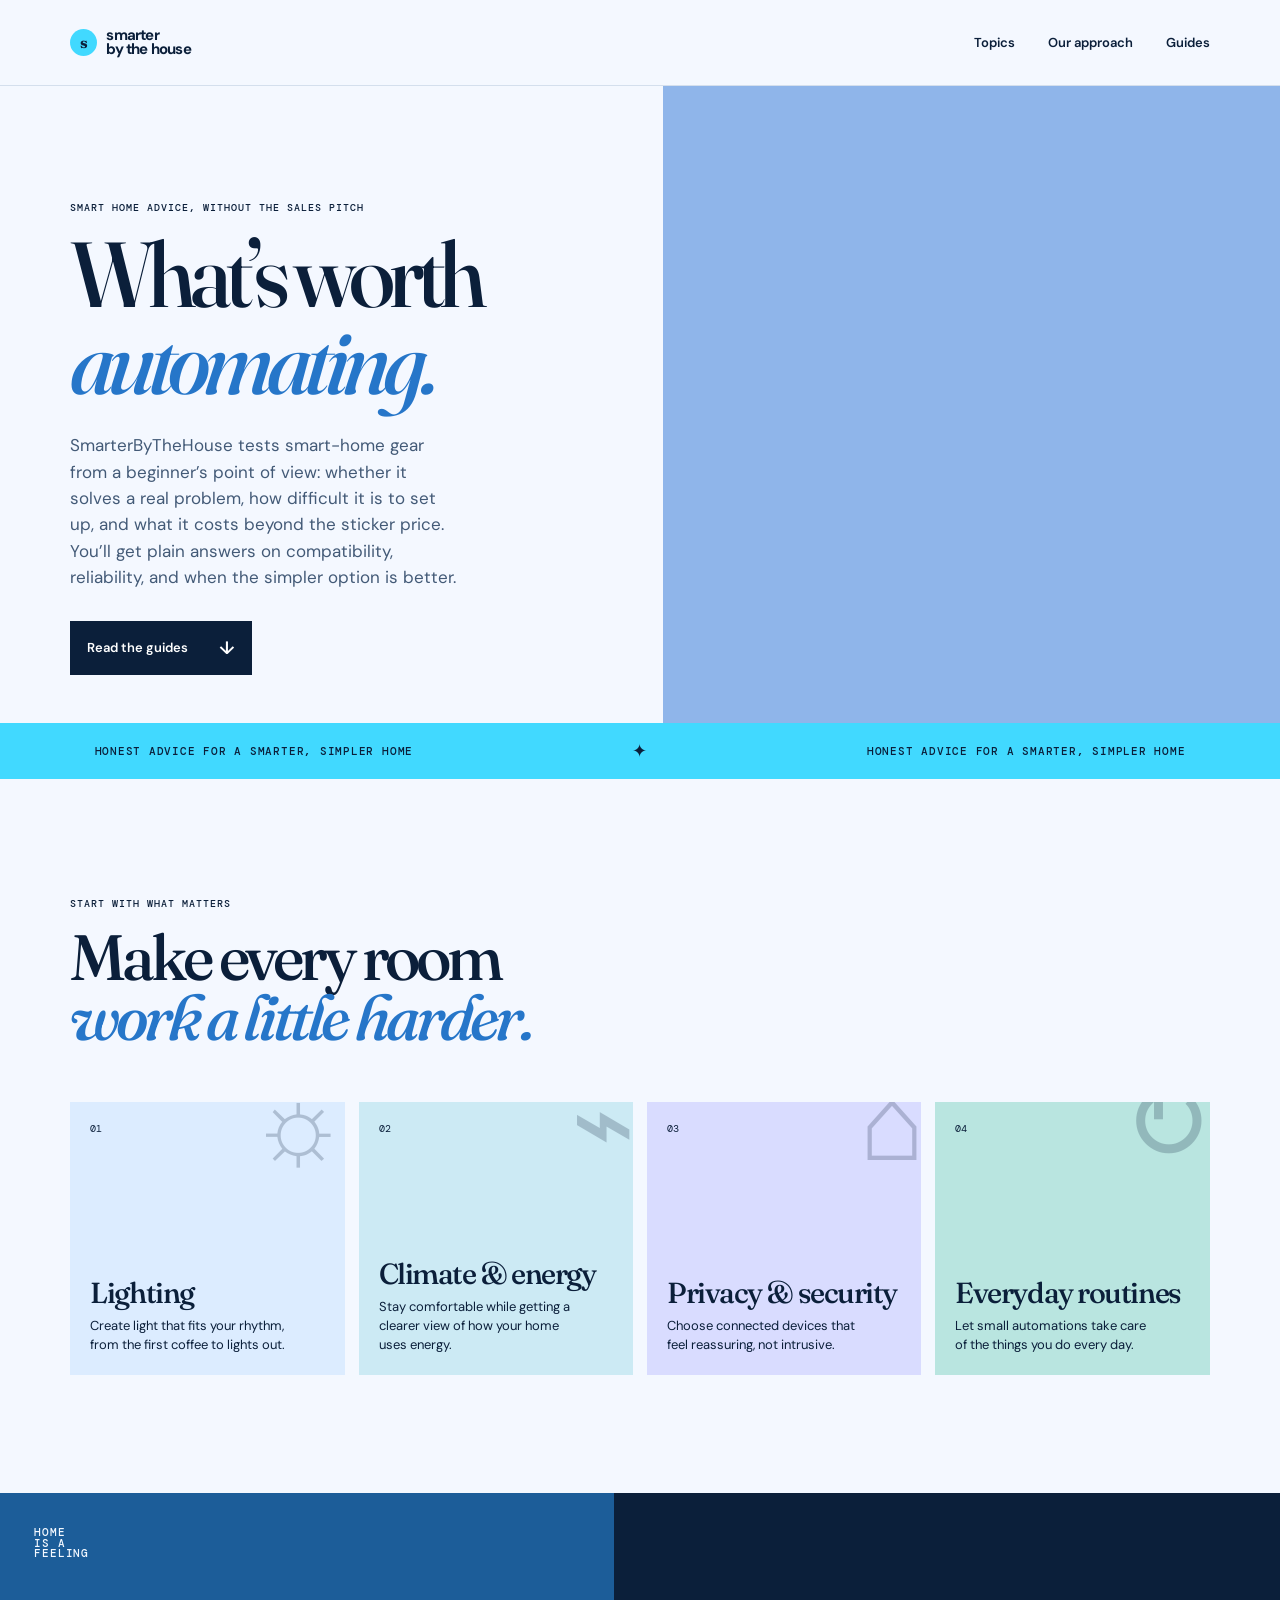
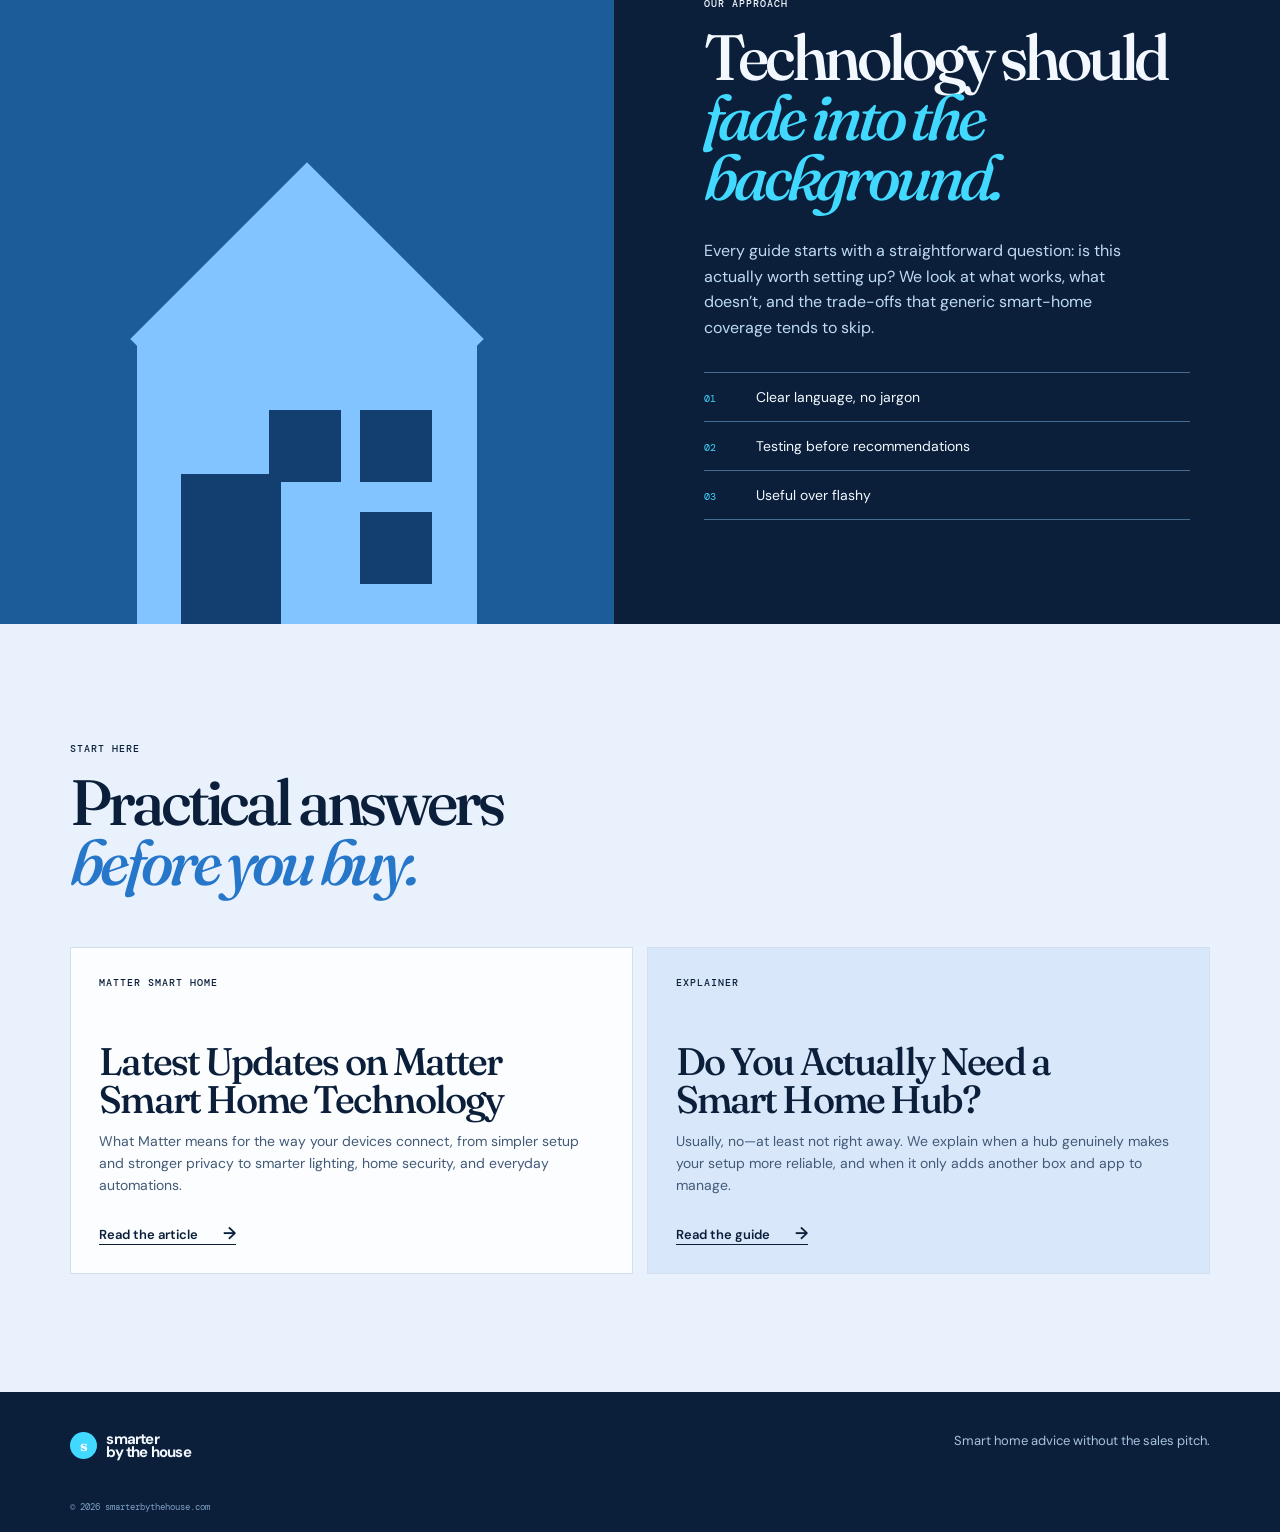
==== index.html @ c0cad2f8 "Add files via upload" ====
<!doctype html>
<html lang="en">
  <head>
    <meta charset="UTF-8" />
    <meta name="viewport" content="width=device-width, initial-scale=1.0" />
    <meta name="description" content="Practical, honest smart home advice on Matter, connected devices, automation, privacy, and what is worth setting up. Plain answers without the sales pitch." />
    <title>Practical Smart Home Advice | SmarterByTheHouse</title>
    <link rel="canonical" href="https://smarterbythehouse.com/" />
    <link rel="alternate" hreflang="en" href="https://smarterbythehouse.com/" />
    <meta name="robots" content="index, follow" />
    <link rel="preconnect" href="https://fonts.googleapis.com" />
    <link rel="preconnect" href="https://fonts.gstatic.com" crossorigin />
    <link href="https://fonts.googleapis.com/css2?family=DM+Mono:wght@400;500&family=DM+Sans:opsz,wght@9..40,400;9..40,500;9..40,600;9..40,700&family=Fraunces:opsz,wght@9..144,500;9..144,600&amp;display=swap" rel="stylesheet" />
    <link rel="stylesheet" href="styles.css" />
  </head>
  <body>
    <header class="site-header" id="top">
      <a class="brand" href="#top" aria-label="Smarter by the House home"><span class="brand-mark">S</span><span>smarter<br />by the house</span></a>
      <button class="menu-toggle" aria-label="Open navigation" aria-expanded="false"><span></span><span></span></button>
      <nav aria-label="Primary navigation">
        <a href="#topics">Topics</a>
        <a href="#approach">Our approach</a>
        <a href="#guides">Guides</a>
      </nav>
    </header>

    <main>
      <section class="hero" aria-labelledby="hero-title">
        <div class="hero-copy">
          <p class="eyebrow">SMART HOME ADVICE, WITHOUT THE SALES PITCH</p>
          <h1 id="hero-title">What&rsquo;s worth<br /><em>automating.</em></h1>
          <p class="hero-intro">SmarterByTheHouse tests smart-home gear from a beginner&rsquo;s point of view: whether it solves a real problem, how difficult it is to set up, and what it costs beyond the sticker price. You&rsquo;ll get plain answers on compatibility, reliability, and when the simpler option is better.</p>
          <a class="button" href="#guides">Read the guides <span aria-hidden="true">&darr;</span></a>
        </div>
        <div class="hero-visual" role="img" aria-label="Modern smart home exterior at dusk"></div>
      </section>

      <section class="intro-band">
        <p>HONEST ADVICE FOR A SMARTER, SIMPLER HOME</p>
        <span aria-hidden="true">&#10022;</span>
        <p>HONEST ADVICE FOR A SMARTER, SIMPLER HOME</p>
      </section>

      <section class="section topics" id="topics" aria-labelledby="topics-title">
        <div class="section-heading">
          <p class="eyebrow">START WITH WHAT MATTERS</p>
          <h2 id="topics-title">Make every room<br /><em>work a little harder.</em></h2>
        </div>
        <div class="topic-grid">
          <article class="topic-card topic-card--light"><span class="topic-number">01</span><h3>Lighting</h3><p>Create light that fits your rhythm, from the first coffee to lights out.</p><span class="topic-icon" aria-hidden="true">☼</span></article>
          <article class="topic-card topic-card--climate"><span class="topic-number">02</span><h3>Climate &amp; energy</h3><p>Stay comfortable while getting a clearer view of how your home uses energy.</p><span class="topic-icon" aria-hidden="true">⌁</span></article>
          <article class="topic-card topic-card--security"><span class="topic-number">03</span><h3>Privacy &amp; security</h3><p>Choose connected devices that feel reassuring, not intrusive.</p><span class="topic-icon" aria-hidden="true">⌂</span></article>
          <article class="topic-card topic-card--routines"><span class="topic-number">04</span><h3>Everyday routines</h3><p>Let small automations take care of the things you do every day.</p><span class="topic-icon" aria-hidden="true">↻</span></article>
        </div>
      </section>

      <section class="approach" id="approach" aria-labelledby="approach-title">
        <div class="approach-art" aria-hidden="true"><div class="home-shape"><i></i><i></i><i></i><i></i></div><span>HOME<br />IS A<br />FEELING</span></div>
        <div class="approach-copy">
          <p class="eyebrow">OUR APPROACH</p>
          <h2 id="approach-title">Technology should<br /><em>fade into the background.</em></h2>
          <p>Every guide starts with a straightforward question: is this actually worth setting up? We look at what works, what doesn&rsquo;t, and the trade-offs that generic smart-home coverage tends to skip.</p>
          <ul>
            <li><span>01</span> Clear language, no jargon</li>
            <li><span>02</span> Testing before recommendations</li>
            <li><span>03</span> Useful over flashy</li>
          </ul>
        </div>
      </section>

      <section class="guides section" id="guides" aria-labelledby="guides-title">
        <div class="section-heading">
          <p class="eyebrow">START HERE</p>
          <h2 id="guides-title">Practical answers<br /><em>before you buy.</em></h2>
        </div>
        <div class="guide-grid">
          <article class="guide-card">
            <p class="guide-type">MATTER SMART HOME</p>
            <h3>Latest Updates on Matter Smart Home Technology</h3>
            <p>What Matter means for the way your devices connect, from simpler setup and stronger privacy to smarter lighting, home security, and everyday automations.</p>
            <a href="matter-smart-home.html">Read the article <span aria-hidden="true">&rarr;</span></a>
          </article>
          <article class="guide-card">
            <p class="guide-type">EXPLAINER</p>
            <h3>Do You Actually Need a Smart Home Hub?</h3>
            <p>Usually, no&mdash;at least not right away. We explain when a hub genuinely makes your setup more reliable, and when it only adds another box and app to manage.</p>
            <a href="#top">Read the guide <span aria-hidden="true">&rarr;</span></a>
          </article>
        </div>
      </section>
    </main>

    <footer>
      <a class="brand" href="#top"><span class="brand-mark">S</span><span>smarter<br />by the house</span></a>
      <p>Smart home advice without the sales pitch.</p>
      <small>&copy; 2026 smarterbythehouse.com</small>
    </footer>
    <script src="script.js"></script>
  </body>
</html>
---- styles.css ----
:root { --ink: #0b1f3a; --paper: #f4f8ff; --acid: #41d9ff; --orange: #5d7cff; --muted: #566b85; --line: #d4dfed; }
* { box-sizing: border-box; }
html { scroll-behavior: smooth; }
body { margin: 0; background: var(--paper); color: var(--ink); font-family: "DM Sans", sans-serif; }
a { color: inherit; text-decoration: none; }
.site-header { height: 86px; padding: 0 clamp(1.5rem, 5.5vw, 5.5rem); display: flex; align-items: center; justify-content: space-between; border-bottom: 1px solid var(--line); }
.brand { display: flex; align-items: center; gap: 9px; width: fit-content; font-size: 15px; font-weight: 700; line-height: .88; letter-spacing: -.8px; text-transform: lowercase; }
.brand-mark { width: 27px; height: 27px; display: grid; place-items: center; border-radius: 50%; background: var(--acid); font-family: Fraunces, serif; font-size: 15px; }
nav { display: flex; gap: 33px; font-size: 13px; font-weight: 600; }
nav a { padding: 7px 0; border-bottom: 1px solid transparent; } nav a:hover { border-color: var(--ink); }
.menu-toggle { display: none; }
.hero { min-height: 620px; display: grid; grid-template-columns: 49% 51%; padding-left: clamp(1.5rem, 5.5vw, 5.5rem); }
.hero-copy { padding: clamp(4.5rem, 9vw, 8rem) 3rem 3rem 0; display: flex; flex-direction: column; align-items: flex-start; justify-content: center; }
.eyebrow { margin: 0 0 17px; font: 500 10px "DM Mono", monospace; letter-spacing: .1em; }
h1, h2 { margin: 0; font-family: Fraunces, Georgia, serif; font-weight: 500; letter-spacing: -.065em; line-height: .94; }
h1 { font-size: clamp(3.9rem, 7.2vw, 7rem); } h1 em, h2 em { font-style: italic; color: #2676c9; }
.hero-intro { max-width: 390px; margin: 28px 0 30px; color: #435a77; font-size: 17px; line-height: 1.55; }
.button { display: inline-flex; align-items: center; gap: 31px; padding: 15px 17px; background: var(--ink); color: #fff; font-size: 13px; font-weight: 600; } .button span { font-size: 18px; }
.hero-visual { position: relative; overflow: hidden; min-height: 620px; background: #8fb5ea url("assets/modern-smart-home.png") center / cover no-repeat; }
.sun { position: absolute; top: 12%; right: 10%; width: min(34vw, 440px); aspect-ratio: 1; border-radius: 50%; background: #d9f6ff; }
.window { position: absolute; inset: 0; display: grid; grid-template-columns: 1fr 1fr; grid-template-rows: 1fr 1fr; border: 13px solid #dceaff; opacity: .76; } .window i { border: 4px solid #dceaff; }
.lamp { position: absolute; left: 22%; bottom: 12%; width: 180px; height: 270px; z-index: 2; } .lamp span { position: absolute; left: 24px; top: 0; width: 132px; height: 100px; border-radius: 70px 70px 18px 18px; background: #5d7cff; } .lamp i { position: absolute; left: 84px; top: 98px; width: 13px; height: 160px; background: #173a65; } .lamp i::after { content: ""; position: absolute; bottom: 0; left: -39px; width: 91px; height: 12px; border-radius: 50%; background: #173a65; }
.plant { position: absolute; right: 3%; bottom: -10px; width: 180px; height: 250px; z-index: 2; } .plant::after { content: ""; position: absolute; bottom: 0; left: 63px; width: 72px; height: 70px; border-radius: 45% 45% 8px 8px; background: #9fc7ed; } .plant i { position: absolute; bottom: 55px; left: 94px; width: 42px; height: 147px; border-radius: 100% 0 100% 0; background: #176eaa; transform-origin: bottom left; } .plant i:nth-child(2) { transform: rotate(43deg) scale(.82); } .plant i:nth-child(3) { transform: rotate(84deg) scale(.72); } .plant i:nth-child(4) { transform: rotate(-42deg) scale(.83); } .plant i:nth-child(5) { transform: rotate(-82deg) scale(.7); }
.hero-visual p { position: absolute; top: 32px; left: 32px; z-index: 3; margin: 0; font: 500 11px/1.04 "DM Mono", monospace; letter-spacing: .05em; }
.intro-band { min-height: 56px; display: flex; align-items: center; justify-content: space-around; gap: 30px; overflow: hidden; background: var(--acid); white-space: nowrap; font: 500 11px "DM Mono", monospace; letter-spacing: .07em; } .intro-band span { font-size: 18px; }
.section { padding: 118px clamp(1.5rem, 5.5vw, 5.5rem); } .section-heading { max-width: 620px; } h2 { font-size: clamp(3rem, 5vw, 4.8rem); }
.topic-grid { display: grid; grid-template-columns: repeat(4, 1fr); gap: 14px; margin-top: 55px; }.topic-card { position: relative; min-height: 273px; padding: 20px; display: flex; flex-direction: column; overflow: hidden; }.topic-card--light { background: #dcecff; }.topic-card--climate { background: #cceaf4; }.topic-card--security { background: #d9dcff; }.topic-card--routines { background: #b9e5e0; }.topic-number { font: 10px "DM Mono", monospace; }.topic-card h3 { margin: auto 0 10px; font: 500 29px/.97 Fraunces, serif; letter-spacing: -.05em; }.topic-card p { max-width: 200px; margin: 0; font-size: 13px; line-height: 1.45; }.topic-icon { position: absolute; top: -29px; right: -3px; font: 108px/.9 Fraunces, serif; opacity: .22; }
.approach { display: grid; grid-template-columns: 48% 52%; background: var(--ink); color: #f3f8ff; }.approach-art { position: relative; min-height: 600px; overflow: hidden; background: #1c5d99; }.home-shape { position: absolute; width: 340px; height: 285px; bottom: 0; left: 50%; background: #82c4ff; transform: translateX(-50%); }.home-shape::before { content: ""; position: absolute; width: 250px; height: 250px; top: -125px; left: 45px; background: #82c4ff; transform: rotate(45deg); }.home-shape i { position: absolute; z-index: 2; background: #123e70; }.home-shape i:nth-child(1) { left: 44px; bottom: 0; width: 100px; height: 150px; }.home-shape i:nth-child(2) { right: 45px; bottom: 40px; width: 72px; height: 72px; }.home-shape i:nth-child(3) { right: 45px; bottom: 142px; width: 72px; height: 72px; }.home-shape i:nth-child(4) { right: 136px; bottom: 142px; width: 72px; height: 72px; }.approach-art > span { position: absolute; top: 34px; left: 34px; font: 500 11px/.98 "DM Mono", monospace; letter-spacing: .08em; }.approach-copy { padding: 104px clamp(1.5rem, 7vw, 8rem); }.approach-copy h2 em { color: var(--acid); }.approach-copy > p:not(.eyebrow) { max-width: 445px; margin: 31px 0; color: #bfdbf4; font-size: 16px; line-height: 1.6; }.approach-copy ul { margin: 0; padding: 0; list-style: none; border-top: 1px solid #476c94; }.approach-copy li { padding: 15px 0; border-bottom: 1px solid #476c94; font-size: 14px; }.approach-copy li span { display: inline-block; width: 48px; color: var(--acid); font: 10px "DM Mono", monospace; }
.guides { background: #e8f1fc; }
.guide-grid { display: grid; grid-template-columns: repeat(2, 1fr); gap: 14px; margin-top: 55px; }
.guide-card { min-height: 305px; padding: 28px; display: flex; flex-direction: column; background: #fbfdff; border: 1px solid var(--line); }
.guide-card:nth-child(2) { background: #d8e8fa; }
.guide-type { margin: 0; font: 500 10px "DM Mono", monospace; letter-spacing: .1em; }
.guide-card h3 { max-width: 430px; margin: 54px 0 13px; font: 500 clamp(1.85rem, 3vw, 2.7rem)/.98 Fraunces, serif; letter-spacing: -.05em; }
.guide-card > p:not(.guide-type) { max-width: 510px; margin: 0; color: #435a77; font-size: 14px; line-height: 1.55; }
.guide-card a { width: fit-content; margin-top: auto; padding-top: 26px; font-size: 13px; font-weight: 600; border-bottom: 1px solid var(--ink); }
.guide-card a span { margin-left: 22px; font-size: 17px; }
footer { display: grid; grid-template-columns: 1fr 1fr; gap: 12px; padding: 40px clamp(1.5rem, 5.5vw, 5.5rem) 19px; background: var(--ink); color: #f3f8ff; } footer > p { margin: 0; color: #a8c3df; font-size: 13px; text-align: right; } footer small { grid-column: 1 / -1; margin-top: 30px; color: #7fa0c4; font: 9px "DM Mono", monospace; }
.article-page { padding-bottom: 110px; }
.article-hero { max-width: 980px; padding: 74px clamp(1.5rem, 12vw, 12rem) 66px; }
.back-link { display: inline-block; margin-bottom: 68px; padding-bottom: 4px; border-bottom: 1px solid var(--ink); font: 500 11px "DM Mono", monospace; letter-spacing: .04em; }
.article-hero h1 { font-size: clamp(2.4rem, 4.2vw, 4.2rem); }
.article-dek { max-width: 620px; margin: 29px 0 0; color: #4e5d53; font-size: 18px; line-height: 1.55; }
.article-feature { min-height: 430px; margin: 0 clamp(1.5rem, 5.5vw, 5.5rem); padding: 31px; display: flex; align-items: flex-start; background: linear-gradient(125deg, rgba(25,42,34,.1), rgba(25,42,34,.6)), url("assets/modern-smart-home.png") center / cover; color: #fff; }
.article-feature span { font: 500 11px/1.1 "DM Mono", monospace; letter-spacing: .08em; }
.article-layout { display: grid; grid-template-columns: 190px minmax(0, 650px); gap: clamp(2rem, 7vw, 8rem); max-width: 1100px; margin: 75px auto 0; padding: 0 1.5rem; }
.article-aside { align-self: start; position: sticky; top: 30px; display: flex; flex-direction: column; gap: 13px; font-size: 12px; line-height: 1.3; }
.article-aside p { margin: 0 0 4px; color: #607064; font: 500 10px "DM Mono", monospace; letter-spacing: .1em; }
.article-aside a { width: fit-content; border-bottom: 1px solid transparent; }.article-aside a:hover { border-color: var(--ink); }
.article-content { font-size: 17px; line-height: 1.7; }.article-content p { margin: 0 0 25px; }.article-lead { color: var(--ink); font: 500 25px/1.4 Fraunces, serif; letter-spacing: -.025em; }.article-content h2 { margin: 65px 0 20px; font-size: clamp(2.35rem, 4vw, 3.6rem); line-height: .98; }.article-content h3 { margin: 11px 0 7px; font: 500 23px/.98 Fraunces, serif; letter-spacing: -.04em; }.article-content ul { margin: 0 0 28px; padding: 0; list-style: none; }.article-content li { margin-bottom: 8px; padding-left: 21px; position: relative; }.article-content li::before { content: "✦"; position: absolute; left: 0; color: #6f9047; font-size: 11px; }.article-content blockquote { margin: 47px 0; padding: 27px 30px; background: var(--acid); font: 500 28px/1.2 Fraunces, serif; letter-spacing: -.035em; }.idea-grid { display: grid; grid-template-columns: repeat(3, 1fr); gap: 10px; margin: 33px 0 49px; }.idea-grid section { padding: 17px; background: #d8e5d1; }.idea-grid section:nth-child(2) { background: #e8dfc8; }.idea-grid section:nth-child(3) { background: #d9d0ea; }.idea-grid span { font: 10px "DM Mono", monospace; }.idea-grid p { margin: 0; font-size: 13px; line-height: 1.45; }
.article-dek { color: #435a77; }
.article-matter-img { margin: 24px 0 32px; }
.article-matter-img img { width: 100%; border-radius: 3px; display: block; }
.article-feature { background-image: linear-gradient(125deg, rgba(11,31,58,.12), rgba(11,31,58,.72)), url("assets/modern-smart-home.png"); }
.article-aside p { color: #607797; }
.article-content li::before { color: #2676c9; }
.idea-grid section { background: #d8e8fa; }.idea-grid section:nth-child(2) { background: #dcecff; }.idea-grid section:nth-child(3) { background: #d9dcff; }
.article-showcase { display: grid; grid-template-columns: 1fr 1fr; gap: 16px; margin: 44px 0 50px; }
.article-showcase-fig { margin: 0; position: relative; overflow: hidden; border-radius: 3px; }
.article-showcase-fig img { width: 100%; aspect-ratio: 1 / 1; object-fit: cover; display: block; transition: transform .5s ease; }
.article-showcase-fig:hover img { transform: scale(1.04); }
.article-showcase-fig figcaption { position: absolute; bottom: 0; left: 0; right: 0; padding: 9px 14px; background: linear-gradient(to top, rgba(11,31,58,.75), transparent); color: #fff; font: 500 11px "DM Mono", monospace; letter-spacing: .05em; }
@media (max-width: 850px) { .site-header { height: 68px; }.menu-toggle { display: grid; gap: 5px; padding: 10px; border: 0; background: transparent; }.menu-toggle span { display: block; width: 21px; height: 1px; background: var(--ink); } nav { position: absolute; top: 68px; left: 0; right: 0; z-index: 10; display: none; padding: 12px 5vw 19px; flex-direction: column; gap: 4px; background: var(--paper); border-bottom: 1px solid var(--line); } nav.open { display: flex; } nav a { padding: 9px 0; }.hero { min-height: 0; grid-template-columns: 1fr; padding: 0; }.hero-copy { min-height: 510px; padding: 78px 7vw 50px; }.hero-visual { min-height: 410px; }.sun { width: 310px; }.lamp { left: 19%; transform: scale(.8); transform-origin: bottom left; }.plant { transform: scale(.78); transform-origin: bottom right; }.intro-band { justify-content: flex-start; padding-left: 20px; }.intro-band p:nth-of-type(2) { display: none; }.section { padding: 76px 7vw; }.topic-grid { grid-template-columns: 1fr 1fr; margin-top: 38px; }.topic-card { min-height: 240px; }.approach { grid-template-columns: 1fr; }.approach-art { min-height: 400px; }.approach-copy { padding: 75px 7vw; }.guide-grid { grid-template-columns: 1fr; margin-top: 38px; }.guide-card { min-height: 280px; } footer { padding: 35px 7vw 18px; } }
@media (max-width: 850px) { .article-hero { padding: 55px 7vw 46px; }.article-feature { min-height: 320px; margin: 0; }.article-layout { grid-template-columns: 1fr; gap: 35px; margin-top: 52px; padding: 0 7vw; }.article-aside { position: static; padding-bottom: 22px; border-bottom: 1px solid var(--line); }.idea-grid { grid-template-columns: 1fr; }.article-showcase { grid-template-columns: 1fr; }.article-showcase-fig img { aspect-ratio: 4 / 3; } }
@media (max-width: 480px) { h1 { font-size: 3.7rem; }.hero-copy { min-height: 480px; }.topic-grid { grid-template-columns: 1fr; }.topic-card { min-height: 210px; }.hero-visual { min-height: 330px; }.window { border-width: 8px; }.window i { border-width: 3px; }.approach-art { min-height: 340px; }.home-shape { transform: translateX(-50%) scale(.78); transform-origin: bottom center; } footer { grid-template-columns: 1fr; } footer > p { text-align: left; }.article-hero h1 { font-size: 3.45rem; }.article-dek { font-size: 16px; }.back-link { margin-bottom: 48px; }.article-content { font-size: 16px; }.article-lead { font-size: 22px; }.article-content blockquote { padding: 23px; font-size: 24px; } }
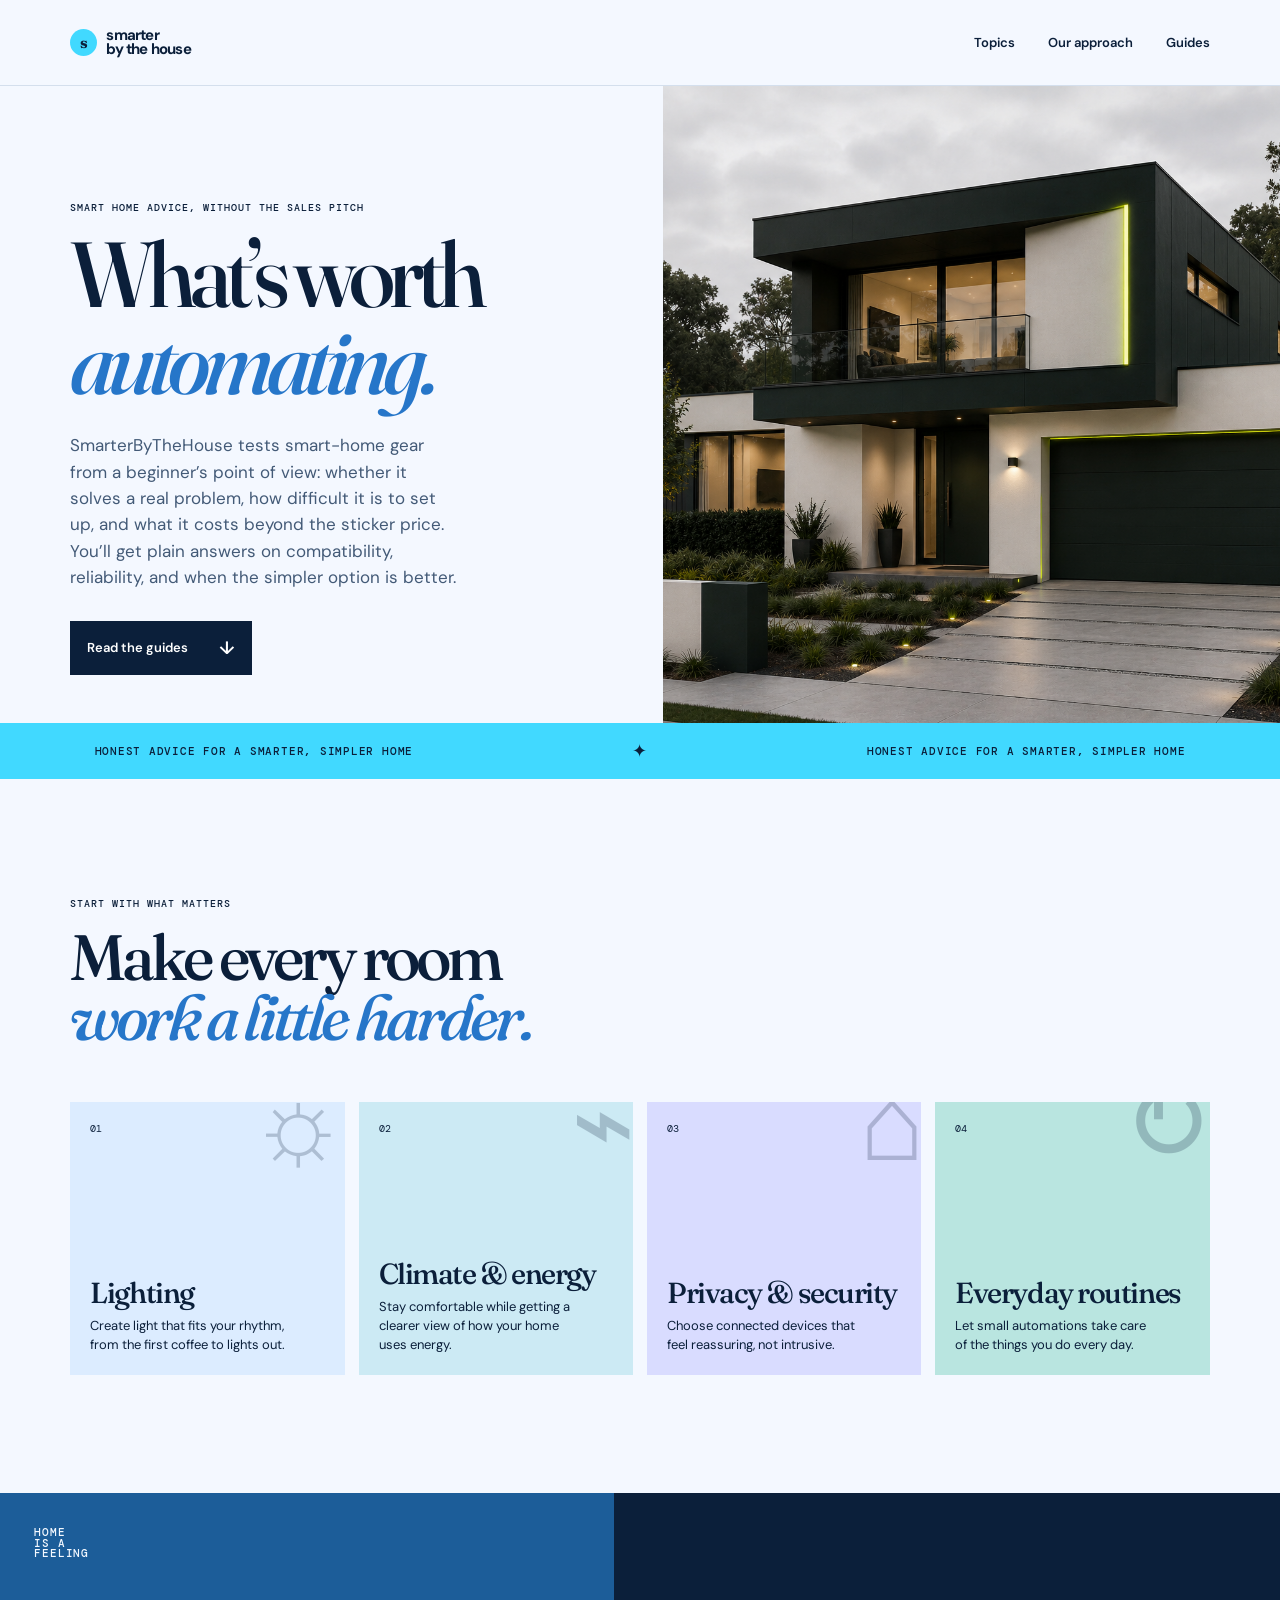
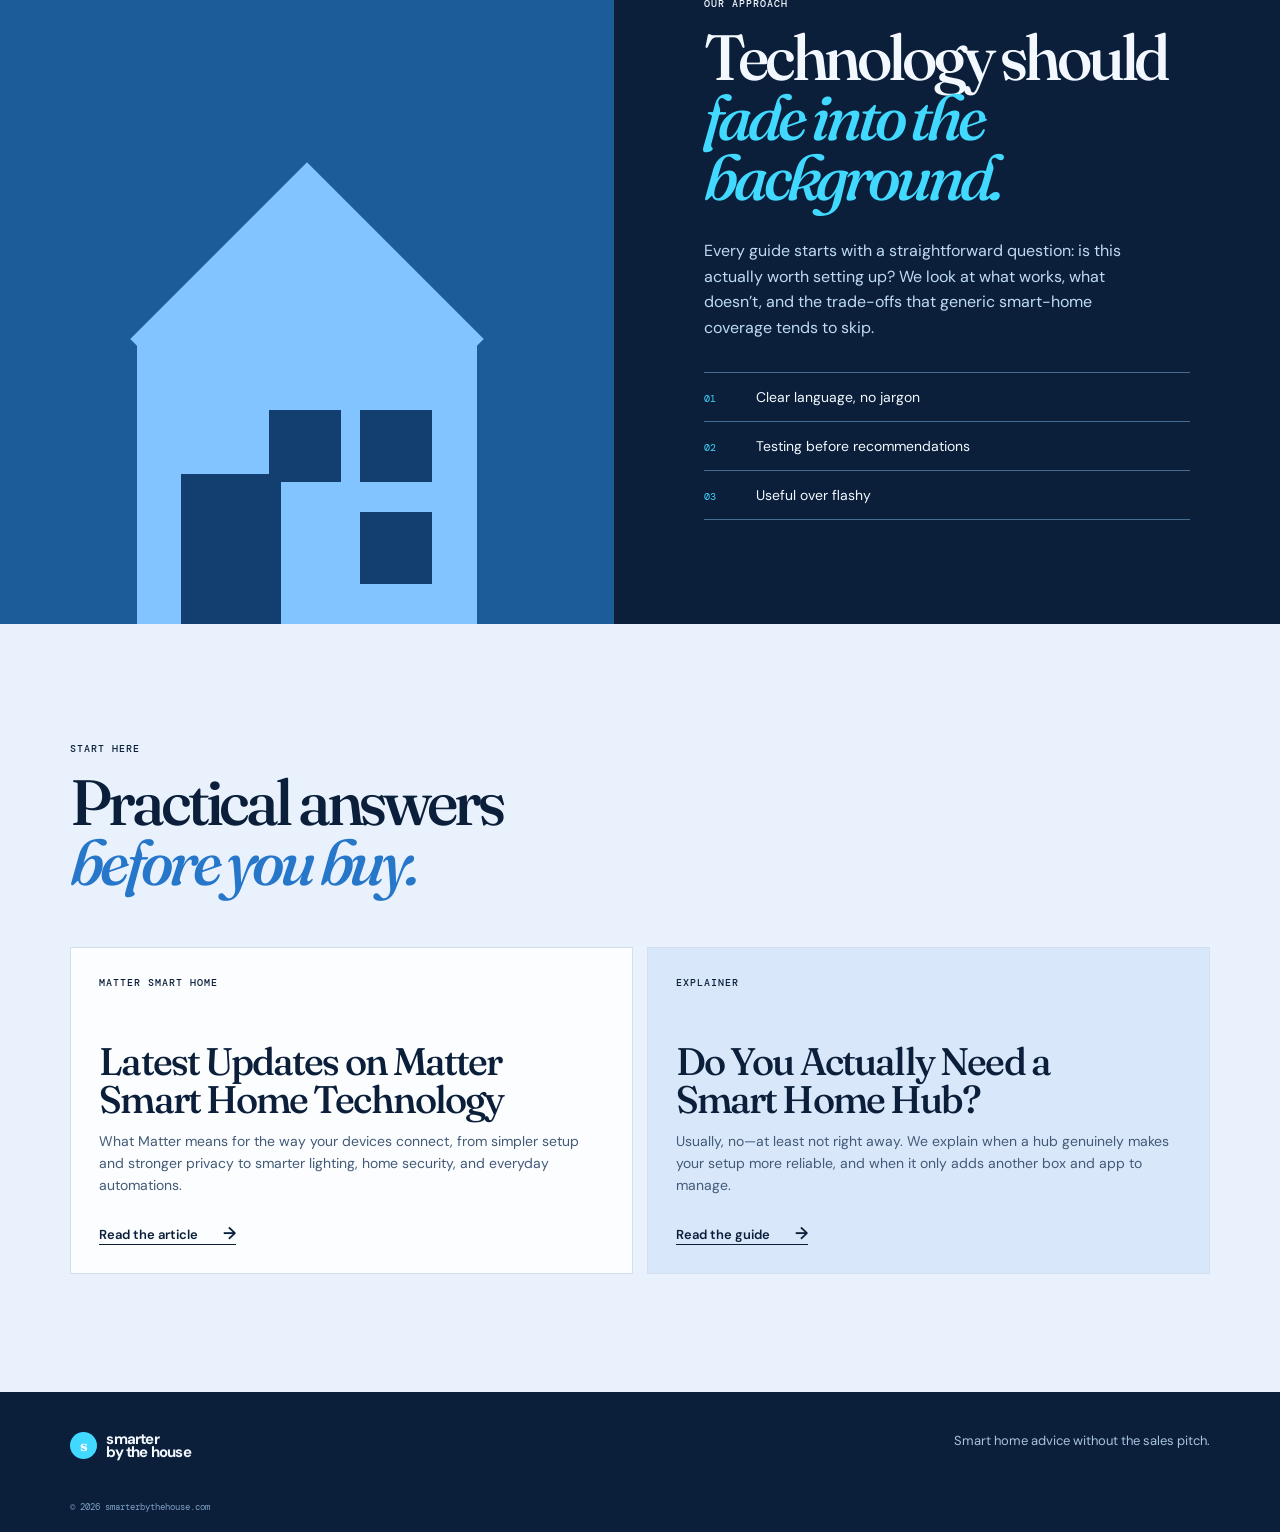
==== commit afb017b3: "Update index.html" ====
--- a/index.html
+++ b/index.html
@@ -5,8 +5,8 @@
     <meta name="viewport" content="width=device-width, initial-scale=1.0" />
     <meta name="description" content="Practical, honest smart home advice on Matter, connected devices, automation, privacy, and what is worth setting up. Plain answers without the sales pitch." />
     <title>Practical Smart Home Advice | SmarterByTheHouse</title>
-    <link rel="canonical" href="https://smarterbythehouse.com/" />
-    <link rel="alternate" hreflang="en" href="https://smarterbythehouse.com/" />
+    <link rel="canonical" href="https://smarterbythehouse.donorororo.workers.dev" />
+    <link rel="alternate" hreflang="en" href="https://smarterbythehouse.donorororo.workers.dev" />
     <meta name="robots" content="index, follow" />
     <link rel="preconnect" href="https://fonts.googleapis.com" />
     <link rel="preconnect" href="https://fonts.gstatic.com" crossorigin />
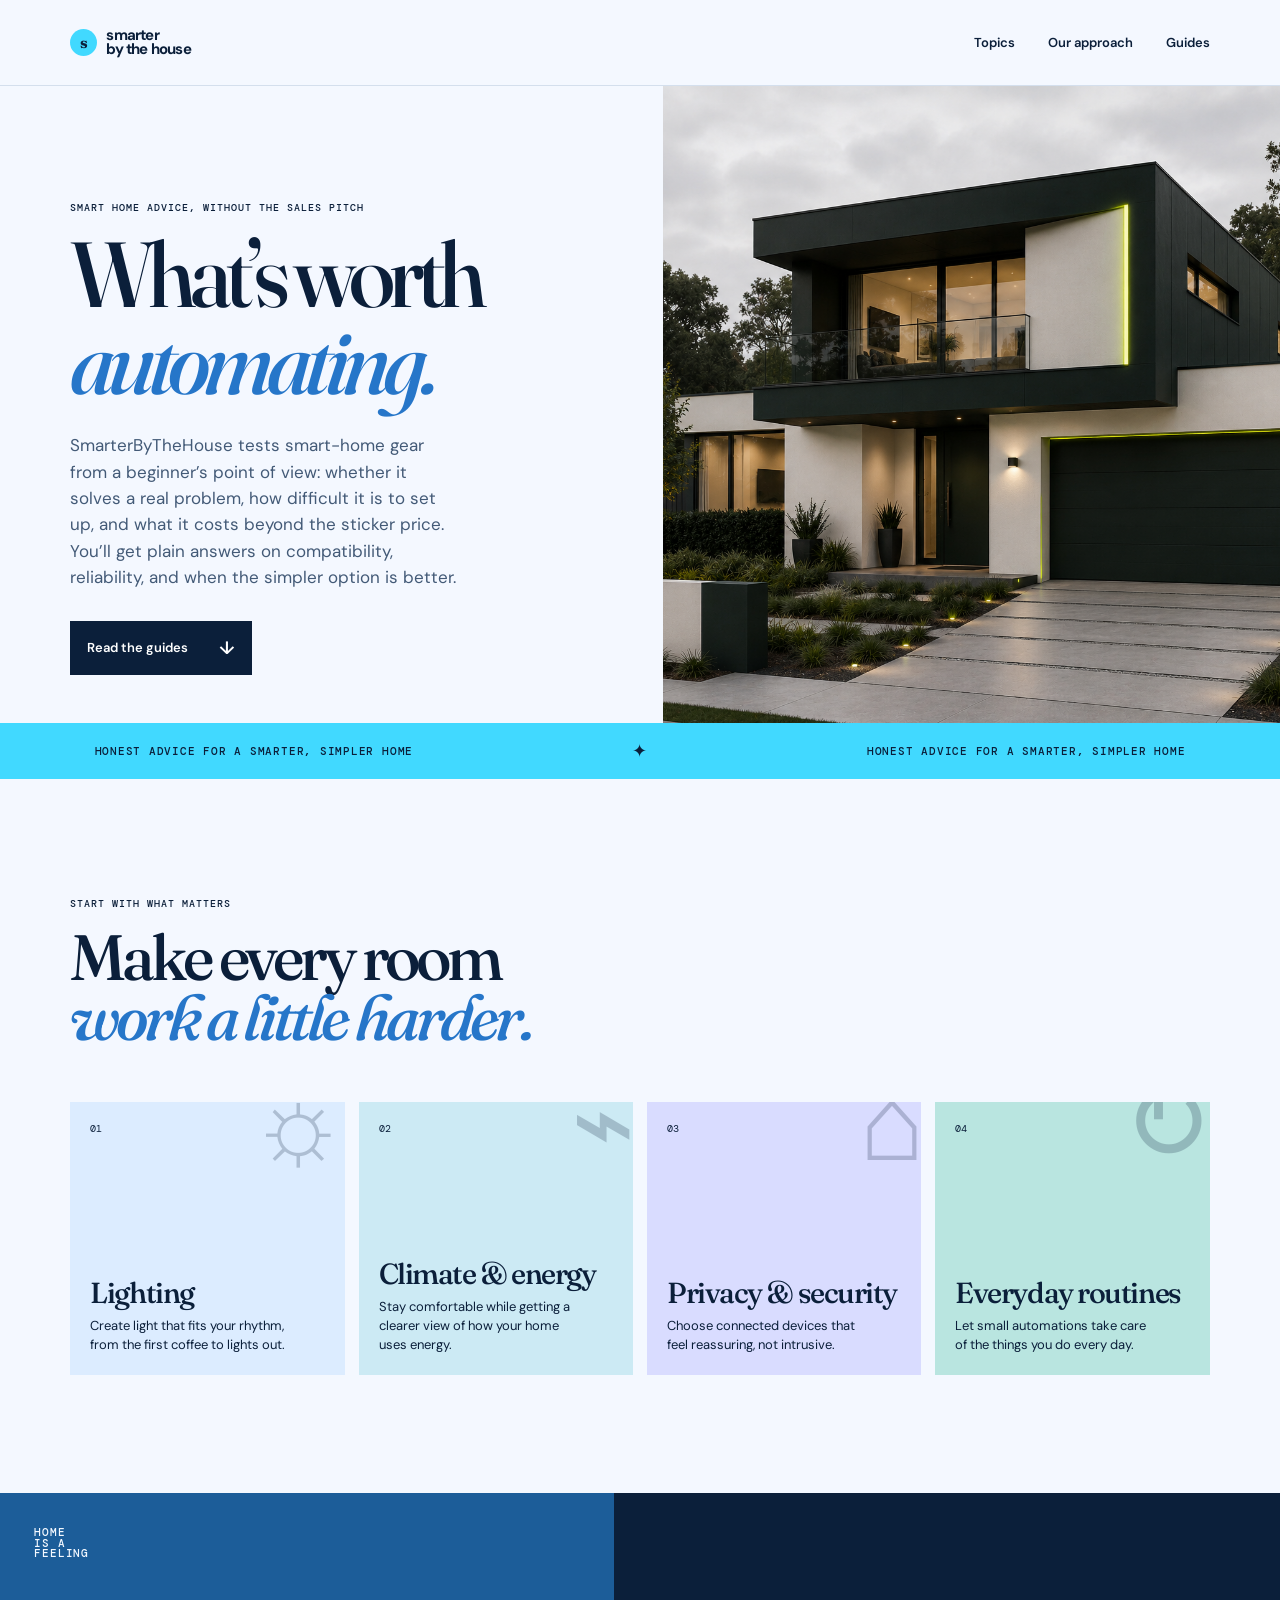
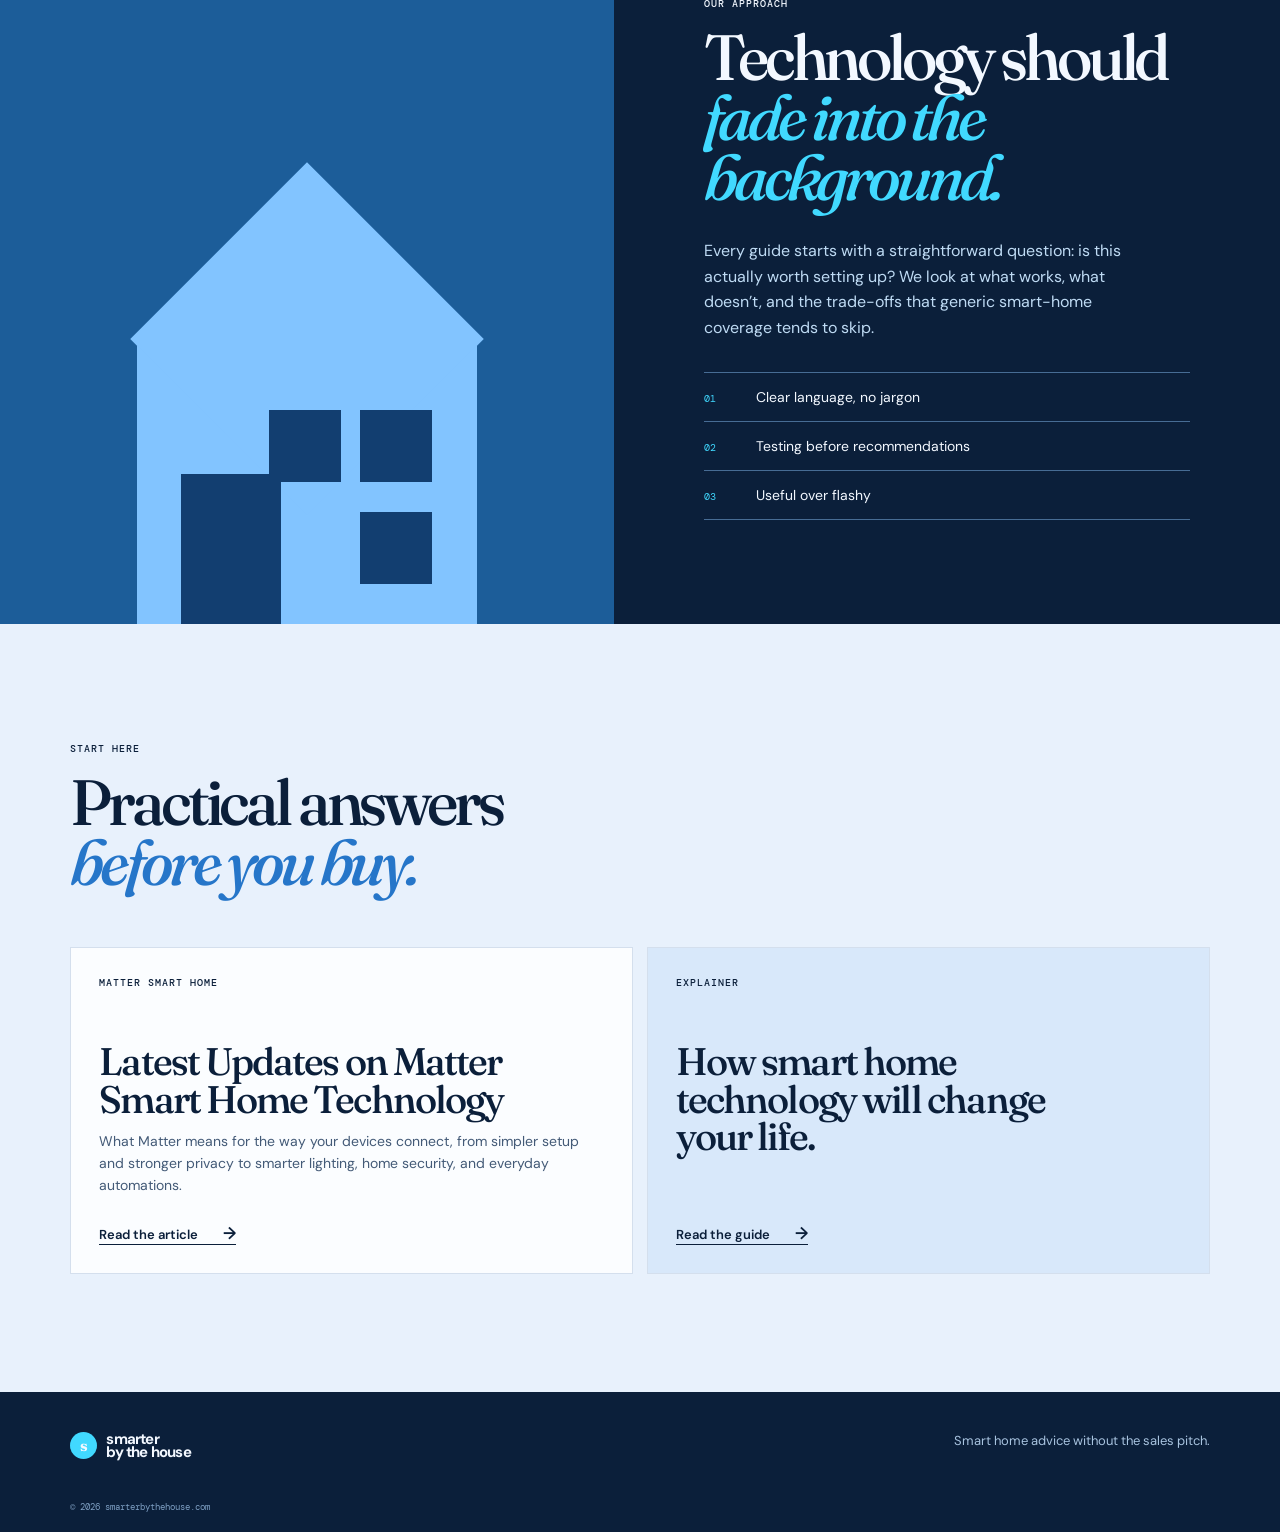
==== commit bbab2ced: "Update index.html" ====
--- a/index.html
+++ b/index.html
@@ -1,6 +1,15 @@
 <!doctype html>
 <html lang="en">
   <head>
+    <!-- Google tag (gtag.js) -->
+<script async src="https://www.googletagmanager.com/gtag/js?id=G-PKS8S3R6WM"></script>
+<script>
+  window.dataLayer = window.dataLayer || [];
+  function gtag(){dataLayer.push(arguments);}
+  gtag('js', new Date());
+
+  gtag('config', 'G-PKS8S3R6WM');
+</script>
     <meta charset="UTF-8" />
     <meta name="viewport" content="width=device-width, initial-scale=1.0" />
     <meta name="description" content="Practical, honest smart home advice on Matter, connected devices, automation, privacy, and what is worth setting up. Plain answers without the sales pitch." />
@@ -13,6 +22,7 @@
     <link href="https://fonts.googleapis.com/css2?family=DM+Mono:wght@400;500&family=DM+Sans:opsz,wght@9..40,400;9..40,500;9..40,600;9..40,700&family=Fraunces:opsz,wght@9..144,500;9..144,600&amp;display=swap" rel="stylesheet" />
     <link rel="stylesheet" href="styles.css" />
   </head>
+  
   <body>
     <header class="site-header" id="top">
       <a class="brand" href="#top" aria-label="Smarter by the House home"><span class="brand-mark">S</span><span>smarter<br />by the house</span></a>
@@ -78,13 +88,12 @@
             <p class="guide-type">MATTER SMART HOME</p>
             <h3>Latest Updates on Matter Smart Home Technology</h3>
             <p>What Matter means for the way your devices connect, from simpler setup and stronger privacy to smarter lighting, home security, and everyday automations.</p>
-            <a href="matter-smart-home.html">Read the article <span aria-hidden="true">&rarr;</span></a>
+            <a href="matter-smart-home">Read the article <span aria-hidden="true">&rarr;</span></a>
           </article>
           <article class="guide-card">
             <p class="guide-type">EXPLAINER</p>
-            <h3>Do You Actually Need a Smart Home Hub?</h3>
-            <p>Usually, no&mdash;at least not right away. We explain when a hub genuinely makes your setup more reliable, and when it only adds another box and app to manage.</p>
-            <a href="#top">Read the guide <span aria-hidden="true">&rarr;</span></a>
+            <h3>How smart home technology will change your life.</h3>
+            <a href="/smart-home-technology-change-your-life.html">Read the guide <span aria-hidden="true">&rarr;</span></a>
           </article>
         </div>
       </section>
--- a/styles.css
+++ b/styles.css
@@ -60,6 +60,22 @@
 .article-showcase-fig img { width: 100%; aspect-ratio: 1 / 1; object-fit: cover; display: block; transition: transform .5s ease; }
 .article-showcase-fig:hover img { transform: scale(1.04); }
 .article-showcase-fig figcaption { position: absolute; bottom: 0; left: 0; right: 0; padding: 9px 14px; background: linear-gradient(to top, rgba(11,31,58,.75), transparent); color: #fff; font: 500 11px "DM Mono", monospace; letter-spacing: .05em; }
+
+/* In-paragraph content links — the rest of the file already uses a
+   border-bottom to signal "clickable" (.back-link, .guide-card a,
+   .article-aside a:hover), so this extends that same convention to
+   links inside article body text, which previously had no affordance
+   at all. Uses the existing #2676c9 accent (already used for h1/h2 em
+   and list bullets) rather than introducing a new color. */
+.article-content a {
+  border-bottom: 1px solid var(--ink);
+  padding-bottom: 1px;
+}
+.article-content a:hover {
+  border-color: #2676c9;
+  color: #2676c9;
+}
+
 @media (max-width: 850px) { .site-header { height: 68px; }.menu-toggle { display: grid; gap: 5px; padding: 10px; border: 0; background: transparent; }.menu-toggle span { display: block; width: 21px; height: 1px; background: var(--ink); } nav { position: absolute; top: 68px; left: 0; right: 0; z-index: 10; display: none; padding: 12px 5vw 19px; flex-direction: column; gap: 4px; background: var(--paper); border-bottom: 1px solid var(--line); } nav.open { display: flex; } nav a { padding: 9px 0; }.hero { min-height: 0; grid-template-columns: 1fr; padding: 0; }.hero-copy { min-height: 510px; padding: 78px 7vw 50px; }.hero-visual { min-height: 410px; }.sun { width: 310px; }.lamp { left: 19%; transform: scale(.8); transform-origin: bottom left; }.plant { transform: scale(.78); transform-origin: bottom right; }.intro-band { justify-content: flex-start; padding-left: 20px; }.intro-band p:nth-of-type(2) { display: none; }.section { padding: 76px 7vw; }.topic-grid { grid-template-columns: 1fr 1fr; margin-top: 38px; }.topic-card { min-height: 240px; }.approach { grid-template-columns: 1fr; }.approach-art { min-height: 400px; }.approach-copy { padding: 75px 7vw; }.guide-grid { grid-template-columns: 1fr; margin-top: 38px; }.guide-card { min-height: 280px; } footer { padding: 35px 7vw 18px; } }
 @media (max-width: 850px) { .article-hero { padding: 55px 7vw 46px; }.article-feature { min-height: 320px; margin: 0; }.article-layout { grid-template-columns: 1fr; gap: 35px; margin-top: 52px; padding: 0 7vw; }.article-aside { position: static; padding-bottom: 22px; border-bottom: 1px solid var(--line); }.idea-grid { grid-template-columns: 1fr; }.article-showcase { grid-template-columns: 1fr; }.article-showcase-fig img { aspect-ratio: 4 / 3; } }
 @media (max-width: 480px) { h1 { font-size: 3.7rem; }.hero-copy { min-height: 480px; }.topic-grid { grid-template-columns: 1fr; }.topic-card { min-height: 210px; }.hero-visual { min-height: 330px; }.window { border-width: 8px; }.window i { border-width: 3px; }.approach-art { min-height: 340px; }.home-shape { transform: translateX(-50%) scale(.78); transform-origin: bottom center; } footer { grid-template-columns: 1fr; } footer > p { text-align: left; }.article-hero h1 { font-size: 3.45rem; }.article-dek { font-size: 16px; }.back-link { margin-bottom: 48px; }.article-content { font-size: 16px; }.article-lead { font-size: 22px; }.article-content blockquote { padding: 23px; font-size: 24px; } }
